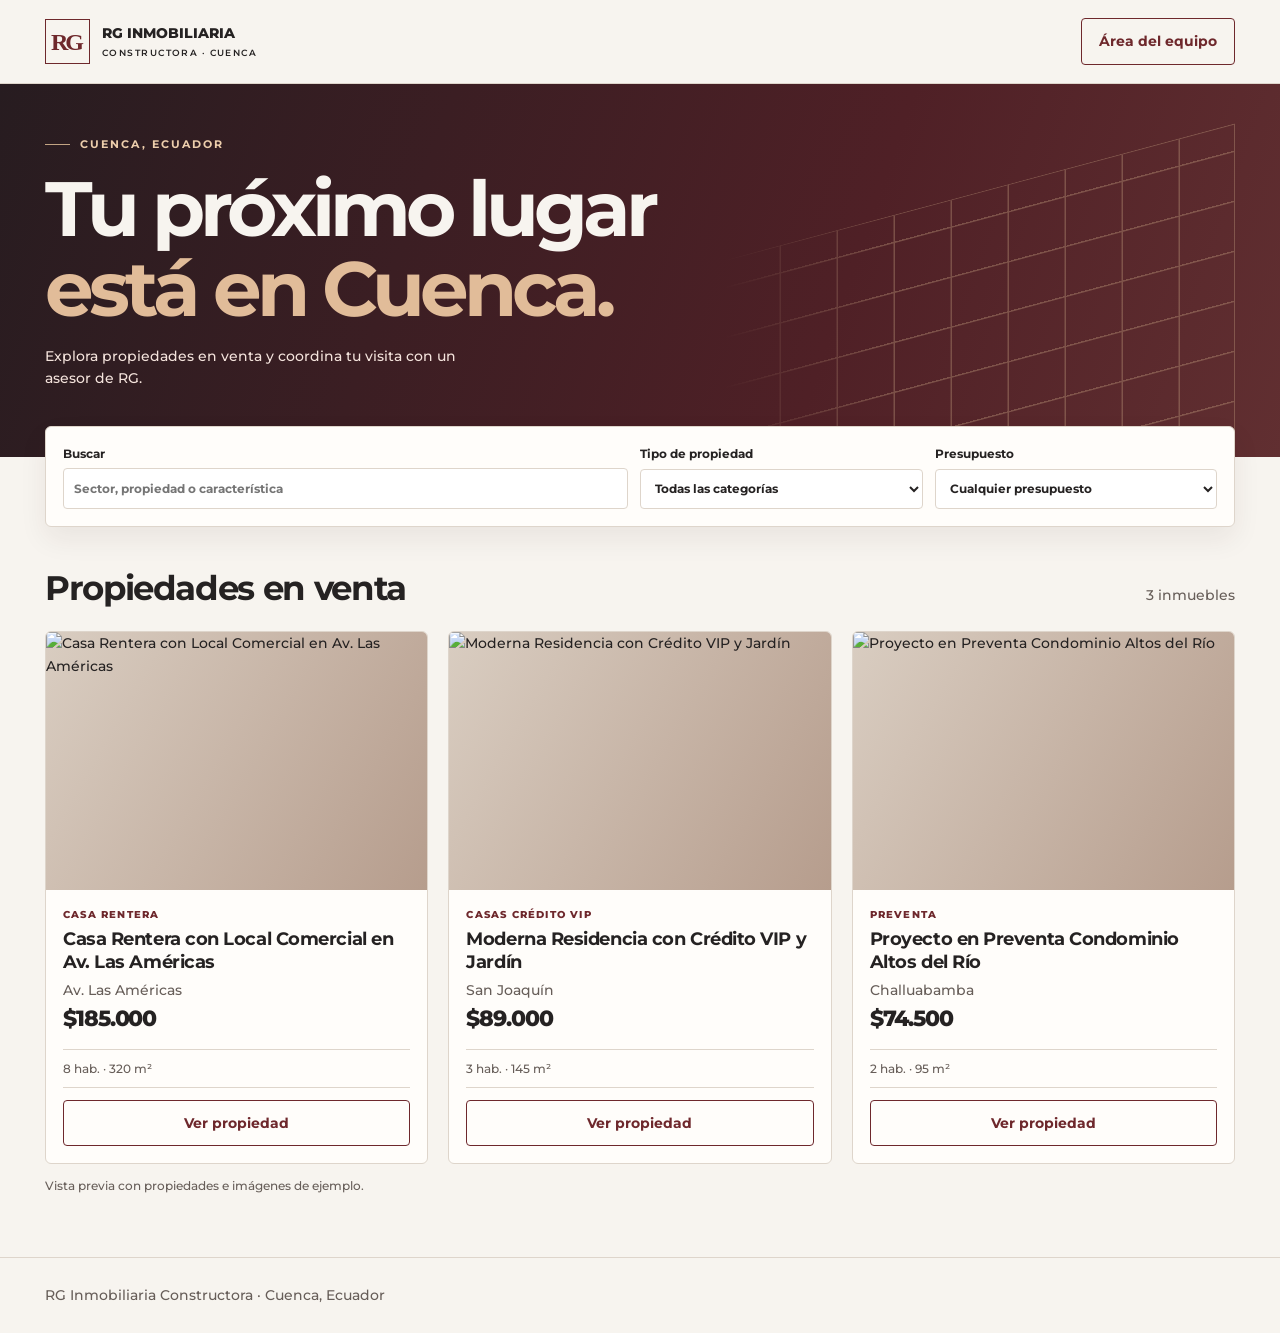
==== rg-inmobiliaria/index.html @ 68ad6501 "Publicar catálogo de RG Inmobiliaria" ====
<!doctype html>
<html lang="es">
<head>
<meta charset="utf-8">
<meta name="viewport" content="width=device-width, initial-scale=1">
<base target="_top">
<title>RG Inmobiliaria | Cuenca</title>
<link rel="preconnect" href="https://fonts.googleapis.com">
<link rel="preconnect" href="https://fonts.gstatic.com" crossorigin>
<link href="https://fonts.googleapis.com/css2?family=Montserrat:wght@400;500;600;700;800&display=swap" rel="stylesheet">
<style>
:root{--ink:#252222;--wine:#6e282c;--paper:#f7f4ef;--line:#ded5cb;--muted:#675e59;--gold:#c2a483}
*{box-sizing:border-box}body{margin:0;background:var(--paper);color:var(--ink);font:500 14px/1.6 Montserrat,Arial,sans-serif}button,input,select,textarea{font:inherit}button,a,input,select,textarea{touch-action:manipulation}a{color:var(--wine)}button{cursor:pointer}button:disabled{opacity:.5;cursor:wait}button:focus-visible,a:focus-visible,input:focus-visible,select:focus-visible,textarea:focus-visible{outline:3px solid #b47749;outline-offset:3px}.wrap{width:min(1190px,calc(100% - 48px));margin:auto}
header{background:var(--paper);border-bottom:1px solid var(--line)}nav{height:83px;display:flex;align-items:center;justify-content:space-between;gap:14px}.brand{display:flex;align-items:center;gap:12px;text-decoration:none;color:var(--ink);font-weight:800;line-height:1.25}.monogram{display:grid;place-items:center;border:1px solid currentColor;width:45px;height:45px;font-family:Georgia,serif;font-size:24px;letter-spacing:-3px;padding-right:3px;color:var(--wine)}.brand small{display:block;font-size:9px;letter-spacing:.16em;font-weight:600;margin-top:4px}.btn{display:inline-flex;justify-content:center;align-items:center;gap:8px;border:1px solid var(--wine);border-radius:4px;background:var(--wine);color:white;padding:11px 17px;font-weight:700;text-decoration:none}.outline{background:transparent;color:var(--wine)}.quiet{background:transparent;color:var(--ink);border:1px solid var(--line)}.hero{background:linear-gradient(109deg,#271c20,#4f2026 65%,#612f31);color:var(--paper);overflow:hidden}.hero .wrap{position:relative;min-height:370px;display:flex;align-items:center;padding:52px 0 67px}.hero-text{z-index:1;max-width:710px}.location{display:flex;align-items:center;gap:10px;color:#edceac;letter-spacing:.19em;text-transform:uppercase;font-size:11px;font-weight:700}.location:before{content:'';width:25px;height:1px;background:var(--gold)}h1{font-size:clamp(36px,6.1vw,77px);line-height:1.04;letter-spacing:-.065em;margin:14px 0 17px;font-weight:700}h1 em{color:#e1bc99;font-style:normal}.hero p{margin:0;max-width:460px;color:#f4e3dc}.facade{position:absolute;width:43%;height:88%;right:0;bottom:-17%;transform:skewY(-15deg);opacity:.33;background:repeating-linear-gradient(90deg,transparent 0 55px,#cfad89 56px 57px),repeating-linear-gradient(0deg,transparent 0 48px,#cfad89 49px 50px);border:1px solid #cfad89;mask-image:linear-gradient(90deg,transparent,#000 33%)}
.filters{position:relative;background:#fffdfa;border:1px solid var(--line);margin-top:-31px;display:grid;grid-template-columns:2fr 1fr 1fr;box-shadow:0 12px 28px #32232212;padding:17px;gap:12px;border-radius:6px}.filters label,.form label{display:grid;gap:5px;font-size:12px;font-weight:700}input,select,textarea{width:100%;min-width:0;border:1px solid var(--line);border-radius:4px;padding:10px;background:white;color:var(--ink)}textarea{min-height:86px;resize:vertical}.section-title{display:flex;justify-content:space-between;align-items:baseline;gap:12px;margin:34px 0 16px}.section-title h2{margin:0;font-size:clamp(23px,4vw,34px);letter-spacing:-.04em}.muted{color:var(--muted)}.grid{display:grid;grid-template-columns:repeat(3,minmax(0,1fr));gap:20px;min-height:180px}.card{background:#fffdfa;border:1px solid var(--line);border-radius:6px;overflow:hidden;display:flex;flex-direction:column}.photo{aspect-ratio:1.48;background:linear-gradient(120deg,#d9cdc1,#b69d8d);width:100%;object-fit:cover;display:block}.card-body{padding:17px;display:flex;flex-direction:column;flex:1}.card h3{margin:5px 0;font-size:18px;line-height:1.28;letter-spacing:-.025em}.tag{font-size:10px;font-weight:800;letter-spacing:.12em;text-transform:uppercase;color:var(--wine)}.price{font-size:22px;font-weight:800;letter-spacing:-.05em}.facts{margin:12px 0;padding:9px 0;border-block:1px solid var(--line);color:var(--muted);font-size:12px}.card .btn{margin-top:auto}.empty{grid-column:1/-1;padding:24px;border:1px dashed var(--line);align-self:start}.demo{font-size:12px;color:var(--muted);margin:12px 0 0}footer{margin-top:62px;border-top:1px solid var(--line);padding:26px 0;color:var(--muted)}
dialog{width:min(820px,calc(100% - 30px));max-height:90vh;border:1px solid var(--line);border-radius:8px;padding:0;background:var(--paper);color:var(--ink)}dialog::backdrop{background:#21171ad0}dialog header{position:sticky;top:0;z-index:2;padding:12px 20px;display:flex;justify-content:space-between;align-items:center;gap:12px}dialog h2{margin:0}dialog .body{padding:20px}.form{display:grid;gap:11px}.fields{display:grid;grid-template-columns:repeat(2,minmax(0,1fr));gap:10px}.tabs{display:flex;flex-wrap:wrap;gap:7px;margin:16px 0}.row{display:flex;align-items:center;flex-wrap:wrap;gap:10px;border-bottom:1px solid var(--line);padding:12px 0}.row > div:first-child{flex:1;min-width:145px}.checks{display:flex;gap:10px;flex-wrap:wrap}.checks label{display:flex;align-items:center;gap:4px}.checks input{width:auto}.error{color:#922331;font-weight:700}.success{color:#355a42;font-weight:700}.detail-image{max-height:440px;object-fit:contain}.status{min-height:21px}.intro{position:fixed;inset:0;z-index:10;background:#311e24;color:#e9c7a7;display:grid;place-content:center;text-align:center;pointer-events:none;animation:leave 1.05s .45s both}.intro .monogram{color:inherit;width:96px;height:96px;font-size:51px;margin:auto;animation:reveal .65s both}.intro span{letter-spacing:.24em;font-size:10px;margin-top:14px}@keyframes reveal{from{opacity:0;transform:translateY(14px) scale(.87)}to{opacity:1;transform:none}}@keyframes leave{0%,55%{opacity:1}100%{opacity:0;visibility:hidden}}
@media(max-width:870px){.grid{grid-template-columns:repeat(2,minmax(0,1fr))}}@media(max-width:565px){.wrap{width:calc(100% - 28px)}nav{height:68px}.hero .wrap{min-height:320px}.filters{grid-template-columns:1fr 1fr}.filters label:first-child{grid-column:1/-1}.grid{grid-template-columns:1fr}.fields{grid-template-columns:1fr}.facade{width:70%;opacity:.16}.btn{padding:8px 11px}}
@media(prefers-reduced-motion:reduce){.intro{display:none}}
</style>
</head>
<body>
<div class="intro" aria-hidden="true"><div class="monogram">RG</div><span>INMOBILIARIA</span></div>
<header><nav class="wrap"><a class="brand" href="#inicio" target="_self"><span class="monogram" aria-hidden="true">RG</span><span>RG INMOBILIARIA<small>CONSTRUCTORA · CUENCA</small></span></a><button class="btn outline" id="team">Área del equipo</button></nav></header>
<main id="inicio">
<section class="hero"><div class="wrap"><div class="hero-text"><div class="location">Cuenca, Ecuador</div><h1>Tu próximo lugar<br><em>está en Cuenca.</em></h1><p>Explora propiedades en venta y coordina tu visita con un asesor de RG.</p></div><div class="facade" aria-hidden="true"></div></div></section>
<div class="wrap">
<section class="filters" aria-label="Filtros de propiedades">
<label>Buscar<input id="search" type="search" placeholder="Sector, propiedad o característica"></label>
<label>Tipo de propiedad<select id="category"><option value="">Todas las categorías</option></select></label>
<label>Presupuesto<select id="budget"><option value="">Cualquier presupuesto</option><option value="60000">Hasta $60.000</option><option value="110000">Hasta $110.000</option><option value="200000">Hasta $200.000</option><option value="plus">Más de $200.000</option></select></label>
</section>
<section aria-labelledby="heading"><div class="section-title"><h2 id="heading">Propiedades en venta</h2><span id="count" class="muted" aria-live="polite"></span></div><div id="cards" class="grid"></div><p id="demo" class="demo" hidden>Vista previa con propiedades e imágenes de ejemplo.</p></section>
</div></main>
<footer><div class="wrap">RG Inmobiliaria Constructora · Cuenca, Ecuador</div></footer>
<dialog id="detail" aria-labelledby="detailTitle"><header><h2 id="detailTitle">Propiedad</h2><button class="btn quiet close" aria-label="Cerrar ficha">✕</button></header><div class="body"></div></dialog>
<dialog id="office" aria-labelledby="officeTitle"><header><h2 id="officeTitle">Área del equipo</h2><button class="btn quiet close" aria-label="Cerrar área del equipo">✕</button></header><div class="body" id="officeBody"></div></dialog>
<script>
const $ = id => document.getElementById(id);
const types = ['Casas Crédito VIP','Crédito Miti Miti','Casa Rentera','Preventa','Departamentos','Casas','Terrenos'];
const labels = {publicar:'Publicaciones',agenda:'Agenda',limpieza:'Limpieza',cumpleanos:'Cumpleaños'};
const demo = !window.google?.script?.run;
const sample = [{"id": "RG-1", "titulo": "Casa Rentera con Local Comercial en Av. Las Américas", "categoria": "Casa Rentera", "ubicacion": "Av. Las Américas", "precio": 185000, "area": 320, "habitaciones": 8, "imagen": "https://images.unsplash.com/photo-1512917774080-9991f1c4c750?auto=format&fit=crop&w=1200&q=90", "fotos": 1, "descripcion": "Ficha de ejemplo para visualizar el catálogo."}, {"id": "RG-2", "titulo": "Moderna Residencia con Crédito VIP y Jardín", "categoria": "Casas Crédito VIP", "ubicacion": "San Joaquín", "precio": 89000, "area": 145, "habitaciones": 3, "imagen": "https://images.unsplash.com/photo-1600585154340-be6161a56a0c?auto=format&fit=crop&w=1200&q=90", "fotos": 1, "descripcion": "Ficha de ejemplo para visualizar el catálogo."}, {"id": "RG-3", "titulo": "Proyecto en Preventa Condominio Altos del Río", "categoria": "Preventa", "ubicacion": "Challuabamba", "precio": 74500, "area": 95, "habitaciones": 2, "imagen": "https://images.unsplash.com/photo-1600596542815-ffad4c1539a9?auto=format&fit=crop&w=1200&q=90", "fotos": 1, "descripcion": "Ficha de ejemplo para visualizar el catálogo."}];
let catalog = [], access = '', team, requestId;
const photos = new Map();
const esc = v => String(v ?? '').replace(/[&<>"']/g, c => ({'&':'&amp;','<':'&lt;','>':'&gt;','"':'&quot;',"'":'&#39;'}[c]));
const currency = n => '$' + new Intl.NumberFormat('es-EC',{maximumFractionDigits:2}).format(n);
const normalize = s => s.toLowerCase().normalize('NFD').replace(/[\u0300-\u036f]/g,'');
const options = values => values.map(v => '<option>' + esc(v) + '</option>').join('');
const call = (action, data = {}) => new Promise((resolve,reject) => {
  if (demo) {
    if (action === 'catalogo') return resolve(sample);
    return reject(new Error('Conecta el proyecto a Apps Script para utilizar el área del equipo.'));
  }
  google.script.run.withSuccessHandler(resolve).withFailureHandler(reject).rpc(action,data,access);
});
const msg = (node, text, error = false) => {
  node.className = 'status ' + (error ? 'error' : 'success');
  node.textContent = text;
};
const values = form => Object.fromEntries(new FormData(form));
const facts = p => [p.habitaciones == null ? '' : p.habitaciones + ' hab.', p.area + ' m²', p.parqueadero == null ? '' : p.parqueadero ? p.parqueadero + ' parqueader' + (p.parqueadero === 1 ? 'o' : 'os') : 'Sin parqueadero'].filter(Boolean).join(' · ');

async function showPhoto(img, p, index) {
  if (p.imagen) { img.src = p.imagen; return; }
  const key = p.id + '/' + index;
  if (!photos.has(key)) photos.set(key, call('foto',{id:p.id,index}).catch(error => {photos.delete(key); throw error;}));
  try { img.src = await photos.get(key); }
  catch { img.alt = 'Foto temporalmente no disponible'; }
}

const observer = 'IntersectionObserver' in window ? new IntersectionObserver(entries => {
  entries.filter(e => e.isIntersecting).forEach(({target}) => {
    observer.unobserve(target);
    const p = catalog.find(item => item.id === target.dataset.photo);
    if (p) showPhoto(target,p,0);
  });
},{rootMargin:'180px'}) : null;

function render() {
  const query = normalize($('search').value.trim());
  const category = $('category').value;
  const budget = $('budget').value;
  const filtered = catalog.filter(p => (!category || p.categoria === category) &&
    (!budget || (budget === 'plus' ? p.precio > 200000 : p.precio <= Number(budget))) &&
    normalize([p.titulo,p.ubicacion,p.categoria,p.descripcion,p.agente].join(' ')).includes(query));
  $('count').textContent = filtered.length + (filtered.length === 1 ? ' inmueble' : ' inmuebles');
  observer?.disconnect();
  $('cards').innerHTML = filtered.map(p => `
  <article class="card"><img class="photo" alt="${esc(p.titulo)}" data-photo="${esc(p.id)}" decoding="async"><div class="card-body">
    <span class="tag">${esc(p.categoria)}</span><h3>${esc(p.titulo)}</h3><span class="muted">${esc(p.ubicacion)}</span>
    <div class="price">${currency(p.precio)}</div><p class="facts">${esc(facts(p))}</p><button class="btn outline" data-listing="${esc(p.id)}">Ver propiedad</button>
  </div></article>`).join('') || '<p class="empty">Por ahora no hay propiedades que coincidan con tu búsqueda.</p>';
  $('cards').querySelectorAll('[data-photo]').forEach(img => observer ? observer.observe(img) : showPhoto(img,catalog.find(p => p.id === img.dataset.photo),0));
}

async function refresh() {
  catalog = await call('catalogo');
  render();
}

function detail(p) {
  const dialog = $('detail');
  const body = dialog.querySelector('.body');
  $('detailTitle').textContent = p.titulo;
  const href = p.telefono && 'https://wa.me/' + p.telefono + '?text=' + encodeURIComponent('Hola, quisiera agendar una visita para ' + p.titulo + '.');
  body.innerHTML = `<div id="gallery"></div><div class="tabs" aria-label="Galería">
  ${Array.from({length:p.fotos},(_,i) => `<button class="btn quiet" data-index="${i}" aria-label="Foto ${i+1}">${i+1}</button>`).join('')}</div>
  <div class="tag">${esc(p.ubicacion)}</div><div class="price">${currency(p.precio)}</div><p class="facts">${esc(facts(p))}</p>
  <p style="white-space:pre-wrap">${esc(p.descripcion)}</p>${href ? `<a class="btn" href="${esc(href)}" target="_blank" rel="noopener">Agendar visita por WhatsApp</a>` : ''}`;
  function select(i) {
    body.querySelectorAll('[data-index]').forEach(btn => btn.setAttribute('aria-pressed', String(Number(btn.dataset.index) === i)));
    const img = document.createElement('img');
    img.className = 'photo detail-image';
    img.alt = p.titulo + ' · Foto ' + (i+1);
    $('gallery').replaceChildren(img);
    showPhoto(img,p,i);
  }
  body.querySelectorAll('[data-index]').forEach(btn => btn.onclick = () => select(Number(btn.dataset.index)));
  dialog.showModal();
  select(0);
}

function permissions(selected = []) {
  return '<div class="checks">' + Object.entries(labels).map(([key,label]) =>
    `<label><input type="checkbox" name="permisos" value="${key}" ${selected.includes(key) ? 'checked' : ''}>${label}</label>`).join('') + '</div>';
}
function bindForm(form, callback, status) {
  form.onsubmit = async e => {
    e.preventDefault();
    const button = e.submitter || form.querySelector('button[type=submit]');
    if (button) button.disabled = true;
    msg(status,'Procesando…');
    try { await callback(form); }
    catch (error) { msg(status,error.message || 'No se pudo completar la operación.',true); }
    finally { if (button) button.disabled = false; }
  };
}
function login() {
  $('officeBody').innerHTML = demo
    ? '<p>Vista previa del catálogo. El acceso de Christian y los permisos del equipo se activan al desplegar el proyecto con Apps Script.</p>'
    : '<form id="login" class="form"><label>Clave personal<input name="key" type="password" maxlength="64" required autocomplete="current-password"></label><button class="btn" type="submit">Ingresar</button><div id="loginStatus" class="status" role="status"></div></form>';
  if (demo) return;
  bindForm($('login'),async form => {
    access = values(form).key.trim();
    try { await openTeam(); } catch (error) { access = ''; throw error; }
  },$('loginStatus'));
}
async function openTeam(tab) {
  team = await call('equipo');
  const tabs = Object.keys(labels);
  if (team.user.admin) tabs.push('personas');
  const selected = tabs.includes(tab) ? tab : tabs[0];
  $('officeBody').innerHTML = `<div class="row"><div><strong>${esc(team.user.nombre)}</strong> · ${team.user.admin ? 'Administrador' : 'Equipo'}</div><button id="logout" class="btn quiet">Salir</button></div>
    <nav class="tabs" style="height:auto" aria-label="Herramientas del equipo">${tabs.map(t => `<button class="btn ${t === selected ? '' : 'outline'}" aria-pressed="${t === selected}" data-tab="${t}">${labels[t] || 'Personas y permisos'}</button>`).join('')}</nav>
    <div id="pane"></div><div id="teamStatus" class="status" role="status"></div>`;
  $('logout').onclick = () => { access = ''; team = null; requestId = null; login(); };
  $('officeBody').querySelectorAll('[data-tab]').forEach(btn => btn.onclick = () => {
    openTeam(btn.dataset.tab).catch(error => msg($('teamStatus'),error.message,true));
  });
  if (selected === 'personas') renderMembers();
  else if (selected === 'publicar') renderPublish();
  else renderTasks(selected);
}

function renderMembers() {
  $('pane').innerHTML = `<form id="invite" class="form"><label>Nombre de la persona<input name="nombre" maxlength="80" required></label>${permissions()}<button class="btn" type="submit">Crear acceso</button></form>
  <div id="invitation"></div><h3>Permisos del equipo</h3>
  ${team.members.map(m => `<form class="row member" data-id="${esc(m.id)}"><div><label>Nombre<input required name="nombre" value="${esc(m.nombre)}" maxlength="80"></label></div>${permissions(m.permisos)}<button class="btn" type="submit">Guardar</button><button class="btn quiet revoke" type="button">Revocar</button></form>`).join('') || '<p class="muted">Aún no hay personas invitadas.</p>'}`;
  const status = $('teamStatus');
  bindForm($('invite'),async form => {
    const result = await call('miembro',{...values(form),permisos:new FormData(form).getAll('permisos')});
    await openTeam('personas');
    $('invitation').innerHTML = '<label>Clave personal. Compártela solo con esta persona.<input readonly></label>';
    $('invitation').querySelector('input').value = result.key;
    $('invitation').querySelector('input').select();
  },status);
  $('pane').querySelectorAll('.member').forEach(form => {
    bindForm(form,async () => {
      await call('miembro',{id:form.dataset.id,...values(form),permisos:new FormData(form).getAll('permisos')});
      msg(status,'Permisos guardados.');
    },status);
    form.querySelector('.revoke').onclick = async () => {
      if (!confirm('¿Revocar el acceso a esta persona?')) return;
      try { await call('miembro',{id:form.dataset.id,revocar:true}); await openTeam('personas'); }
      catch (error) { msg(status,error.message,true); }
    };
  });
}

function renderTasks(type) {
  const tasks = team.tasks.filter(t => t.tipo === type);
  const can = team.user.admin || team.user.permisos.includes(type);
  $('pane').innerHTML = can ? `<form class="form" id="task"><div class="fields">
  <label>${type === 'limpieza' ? 'Zona de limpieza' : type === 'cumpleanos' ? 'Nombre del cumpleañero' : 'Evento'}
  ${type === 'limpieza' ? '<select name="titulo"><option>Oficina</option><option>Baño</option></select>' : '<input name="titulo" maxlength="100" required>'}</label>
  <label>Fecha ${type === 'limpieza' ? '(martes o jueves)' : ''}<input name="fecha" type="date" required></label></div>
  <label>Responsable<select name="assigned"><option value="">${type === 'limpieza' ? 'Seleccionar responsable' : 'Yo'}</option><option value="admin">Christian Álvarez</option>
  ${team.members.map(m => `<option value="${esc(m.id)}">${esc(m.nombre)}</option>`).join('')}</select></label>
  <label>Detalle<input name="detalle" maxlength="250"></label><button class="btn" type="submit">Agregar</button></form>` : '';
  if (type === 'limpieza') $('pane').insertAdjacentHTML('beforeend',`<p><strong>Multas acumuladas: ${currency(tasks.filter(t => t.estado === 'Multa $1').length)}</strong></p>`);
  $('pane').insertAdjacentHTML('beforeend',tasks.map(t => `<div class="row"><div><strong>${esc(t.titulo)}</strong> · ${esc(t.fecha)}<br>
  <span class="muted">${esc(t.responsable)}${t.detalle ? ' · ' + esc(t.detalle) : ''}</span></div>
  ${can ? `<label>Estado <select data-task="${esc(t.id)}">${['Pendiente','Completada',...(type === 'limpieza' ? ['Multa $1'] : [])].map(s => `<option ${s === t.estado ? 'selected' : ''}>${s}</option>`).join('')}</select></label>` : esc(t.estado)}</div>`).join('') || '<p class="muted">Aún no hay actividades registradas.</p>');
  const status = $('teamStatus');
  if (can) bindForm($('task'),async form => {
    await call('actividad',{...values(form),tipo:type});
    await openTeam(type);
  },status);
  $('pane').querySelectorAll('[data-task]').forEach(select => select.onchange = async () => {
    select.disabled = true;
    try { await call('estado',{id:select.dataset.task,estado:select.value}); await openTeam(type); }
    catch (error) { select.value = team.tasks.find(t => t.id === select.dataset.task).estado; msg(status,error.message,true); }
    finally { select.disabled = false; }
  });
}
async function jpeg(file) {
  const source = URL.createObjectURL(file);
  try {
    const img = new Image();
    img.src = source;
    await img.decode();
    const canvas = document.createElement('canvas');
    const ratio = Math.min(1, 1600 / Math.max(img.width,img.height));
    canvas.width = Math.max(1,Math.round(img.width * ratio));
    canvas.height = Math.max(1,Math.round(img.height * ratio));
    const ctx = canvas.getContext('2d');
    ctx.fillStyle = '#fff';
    ctx.fillRect(0,0,canvas.width,canvas.height);
    ctx.drawImage(img,0,0,canvas.width,canvas.height);
    for (const quality of [.86,.72,.55,.38]) {
      const data = canvas.toDataURL('image/jpeg',quality).split(',')[1];
      if (data.length <= 900000) return data;
    }
    throw new Error('La foto sigue siendo demasiado pesada.');
  } finally { URL.revokeObjectURL(source); }
}
function renderPublish() {
  const can = team.user.admin || team.user.permisos.includes('publicar');
  $('pane').innerHTML = can ? `<form class="form" id="publish"><div class="fields">
  <label>Título<input name="titulo" maxlength="100" required></label><label>Sector<input name="ubicacion" maxlength="100" required></label>
  <label>Categoría<select name="categoria">${options(types)}</select></label><label>Precio en USD<input name="precio" type="number" min="1" step=".01" required></label>
  <label>Área en m²<input name="area" type="number" min="1" step=".01" required></label><label>Habitaciones<input name="habitaciones" type="number" min="0" required></label>
  <label>Parqueaderos<input name="parqueadero" type="number" min="0" required></label><label>WhatsApp con código de país<input name="telefono" type="tel" placeholder="+593…" maxlength="16" required></label>
  </div><label>Distribución y características<textarea name="descripcion" maxlength="1200" required></textarea></label>
  <label>Fotos (1 a 8, la primera será la portada)<input id="files" type="file" accept="image/*" multiple required></label>
  ${team.conectado ? '' : '<p class="error">Falta configurar la carpeta base de Google Drive.</p>'}
  <button class="btn" type="submit" ${team.conectado ? '' : 'disabled'}>Subir a Drive y publicar</button></form>` : '<p>Solicita el permiso de publicación al administrador.</p>';
  $('pane').insertAdjacentHTML('beforeend',`<h3>Publicaciones activas</h3>${team.listings.map(p => `<div class="row"><div>${esc(p.titulo)}</div>
  <a href="${esc(p.drive)}" target="_blank" rel="noopener">Abrir carpeta</a>${can ? `<button class="btn quiet" data-archive="${esc(p.id)}">Archivar</button>` : ''}</div>`).join('') || '<p class="muted">Aún no hay publicaciones.</p>'}`);
  const status = $('teamStatus');
  if (can && team.conectado) {
    $('publish').oninput = () => { requestId = null; };
    bindForm($('publish'),async form => {
      const files = Array.from($('files').files);
      if (!files.length || files.length > 8) throw new Error('Selecciona de 1 a 8 fotos.');
      const photos = [];
      for (const file of files) photos.push(await jpeg(file));
      requestId ||= crypto.randomUUID();
      await call('publicar',{...values(form),id:requestId,photos});
      requestId = null;
      form.reset();
      const results = await Promise.allSettled([refresh(),openTeam('publicar')]);
      msg($('teamStatus'),results.some(result => result.status === 'rejected')
        ? 'La publicación se guardó. Recarga para actualizar la vista.' : 'Publicación creada y fotos guardadas en Drive.');
    },status);
  }
  $('pane').querySelectorAll('[data-archive]').forEach(btn => btn.onclick = async () => {
    if (!confirm('¿Ocultar este inmueble del catálogo? Su carpeta seguirá disponible en Drive.')) return;
    btn.disabled = true;
    try { await call('archivar',{id:btn.dataset.archive}); await Promise.all([refresh(),openTeam('publicar')]); }
    catch (error) { msg(status,error.message,true); }
    finally { btn.disabled = false; }
  });
}

$('category').insertAdjacentHTML('beforeend',options(types));
$('demo').hidden = !demo;
for (const id of ['search','category','budget']) $(id).addEventListener('input',render);
$('cards').onclick = e => {
  const id = e.target.closest('[data-listing]')?.dataset.listing;
  if (id) detail(catalog.find(p => p.id === id));
};
$('team').onclick = () => {
  $('office').showModal();
  login();
  if (access) openTeam().catch(() => { access = ''; login(); });
};
document.querySelectorAll('.close').forEach(btn => btn.onclick = () => btn.closest('dialog').close());
refresh().catch(() => { $('cards').innerHTML = '<p class="empty">El catálogo no está disponible en este momento. Vuelve a cargar la página.</p>'; });
</script>
</body>
</html>
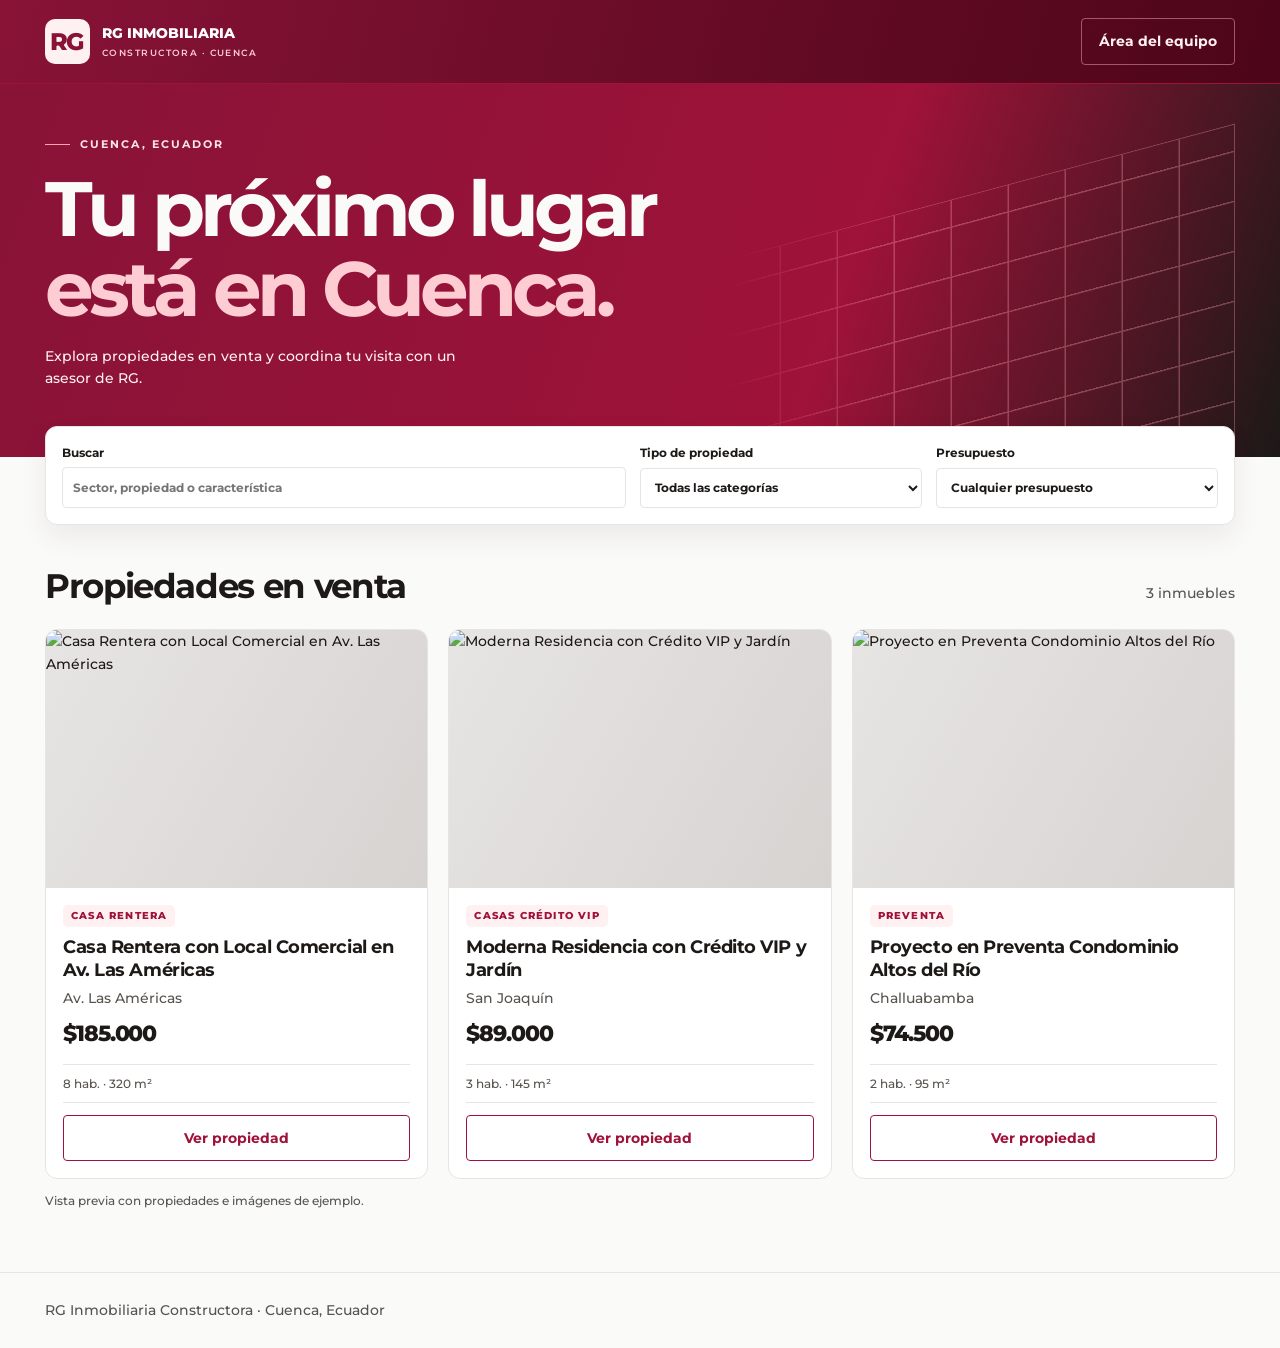
==== commit f651610b: "Recuperar la identidad visual original de RG" ====
--- a/rg-inmobiliaria/index.html
+++ b/rg-inmobiliaria/index.html
@@ -9,13 +9,30 @@
 <link rel="preconnect" href="https://fonts.gstatic.com" crossorigin>
 <link href="https://fonts.googleapis.com/css2?family=Montserrat:wght@400;500;600;700;800&display=swap" rel="stylesheet">
 <style>
-:root{--ink:#252222;--wine:#6e282c;--paper:#f7f4ef;--line:#ded5cb;--muted:#675e59;--gold:#c2a483}
-*{box-sizing:border-box}body{margin:0;background:var(--paper);color:var(--ink);font:500 14px/1.6 Montserrat,Arial,sans-serif}button,input,select,textarea{font:inherit}button,a,input,select,textarea{touch-action:manipulation}a{color:var(--wine)}button{cursor:pointer}button:disabled{opacity:.5;cursor:wait}button:focus-visible,a:focus-visible,input:focus-visible,select:focus-visible,textarea:focus-visible{outline:3px solid #b47749;outline-offset:3px}.wrap{width:min(1190px,calc(100% - 48px));margin:auto}
-header{background:var(--paper);border-bottom:1px solid var(--line)}nav{height:83px;display:flex;align-items:center;justify-content:space-between;gap:14px}.brand{display:flex;align-items:center;gap:12px;text-decoration:none;color:var(--ink);font-weight:800;line-height:1.25}.monogram{display:grid;place-items:center;border:1px solid currentColor;width:45px;height:45px;font-family:Georgia,serif;font-size:24px;letter-spacing:-3px;padding-right:3px;color:var(--wine)}.brand small{display:block;font-size:9px;letter-spacing:.16em;font-weight:600;margin-top:4px}.btn{display:inline-flex;justify-content:center;align-items:center;gap:8px;border:1px solid var(--wine);border-radius:4px;background:var(--wine);color:white;padding:11px 17px;font-weight:700;text-decoration:none}.outline{background:transparent;color:var(--wine)}.quiet{background:transparent;color:var(--ink);border:1px solid var(--line)}.hero{background:linear-gradient(109deg,#271c20,#4f2026 65%,#612f31);color:var(--paper);overflow:hidden}.hero .wrap{position:relative;min-height:370px;display:flex;align-items:center;padding:52px 0 67px}.hero-text{z-index:1;max-width:710px}.location{display:flex;align-items:center;gap:10px;color:#edceac;letter-spacing:.19em;text-transform:uppercase;font-size:11px;font-weight:700}.location:before{content:'';width:25px;height:1px;background:var(--gold)}h1{font-size:clamp(36px,6.1vw,77px);line-height:1.04;letter-spacing:-.065em;margin:14px 0 17px;font-weight:700}h1 em{color:#e1bc99;font-style:normal}.hero p{margin:0;max-width:460px;color:#f4e3dc}.facade{position:absolute;width:43%;height:88%;right:0;bottom:-17%;transform:skewY(-15deg);opacity:.33;background:repeating-linear-gradient(90deg,transparent 0 55px,#cfad89 56px 57px),repeating-linear-gradient(0deg,transparent 0 48px,#cfad89 49px 50px);border:1px solid #cfad89;mask-image:linear-gradient(90deg,transparent,#000 33%)}
-.filters{position:relative;background:#fffdfa;border:1px solid var(--line);margin-top:-31px;display:grid;grid-template-columns:2fr 1fr 1fr;box-shadow:0 12px 28px #32232212;padding:17px;gap:12px;border-radius:6px}.filters label,.form label{display:grid;gap:5px;font-size:12px;font-weight:700}input,select,textarea{width:100%;min-width:0;border:1px solid var(--line);border-radius:4px;padding:10px;background:white;color:var(--ink)}textarea{min-height:86px;resize:vertical}.section-title{display:flex;justify-content:space-between;align-items:baseline;gap:12px;margin:34px 0 16px}.section-title h2{margin:0;font-size:clamp(23px,4vw,34px);letter-spacing:-.04em}.muted{color:var(--muted)}.grid{display:grid;grid-template-columns:repeat(3,minmax(0,1fr));gap:20px;min-height:180px}.card{background:#fffdfa;border:1px solid var(--line);border-radius:6px;overflow:hidden;display:flex;flex-direction:column}.photo{aspect-ratio:1.48;background:linear-gradient(120deg,#d9cdc1,#b69d8d);width:100%;object-fit:cover;display:block}.card-body{padding:17px;display:flex;flex-direction:column;flex:1}.card h3{margin:5px 0;font-size:18px;line-height:1.28;letter-spacing:-.025em}.tag{font-size:10px;font-weight:800;letter-spacing:.12em;text-transform:uppercase;color:var(--wine)}.price{font-size:22px;font-weight:800;letter-spacing:-.05em}.facts{margin:12px 0;padding:9px 0;border-block:1px solid var(--line);color:var(--muted);font-size:12px}.card .btn{margin-top:auto}.empty{grid-column:1/-1;padding:24px;border:1px dashed var(--line);align-self:start}.demo{font-size:12px;color:var(--muted);margin:12px 0 0}footer{margin-top:62px;border-top:1px solid var(--line);padding:26px 0;color:var(--muted)}
-dialog{width:min(820px,calc(100% - 30px));max-height:90vh;border:1px solid var(--line);border-radius:8px;padding:0;background:var(--paper);color:var(--ink)}dialog::backdrop{background:#21171ad0}dialog header{position:sticky;top:0;z-index:2;padding:12px 20px;display:flex;justify-content:space-between;align-items:center;gap:12px}dialog h2{margin:0}dialog .body{padding:20px}.form{display:grid;gap:11px}.fields{display:grid;grid-template-columns:repeat(2,minmax(0,1fr));gap:10px}.tabs{display:flex;flex-wrap:wrap;gap:7px;margin:16px 0}.row{display:flex;align-items:center;flex-wrap:wrap;gap:10px;border-bottom:1px solid var(--line);padding:12px 0}.row > div:first-child{flex:1;min-width:145px}.checks{display:flex;gap:10px;flex-wrap:wrap}.checks label{display:flex;align-items:center;gap:4px}.checks input{width:auto}.error{color:#922331;font-weight:700}.success{color:#355a42;font-weight:700}.detail-image{max-height:440px;object-fit:contain}.status{min-height:21px}.intro{position:fixed;inset:0;z-index:10;background:#311e24;color:#e9c7a7;display:grid;place-content:center;text-align:center;pointer-events:none;animation:leave 1.05s .45s both}.intro .monogram{color:inherit;width:96px;height:96px;font-size:51px;margin:auto;animation:reveal .65s both}.intro span{letter-spacing:.24em;font-size:10px;margin-top:14px}@keyframes reveal{from{opacity:0;transform:translateY(14px) scale(.87)}to{opacity:1;transform:none}}@keyframes leave{0%,55%{opacity:1}100%{opacity:0;visibility:hidden}}
+:root{--ink:#1c1917;--wine:#9f1239;--paper:#fafaf9;--line:#e7e5e4;--muted:#57534e;--gold:#fda4af}
+*{box-sizing:border-box}body{margin:0;background:var(--paper);color:var(--ink);font:500 14px/1.6 Montserrat,Arial,sans-serif}button,input,select,textarea{font:inherit}button,a,input,select,textarea{touch-action:manipulation}a{color:var(--wine)}button{cursor:pointer}button:disabled{opacity:.5;cursor:wait}button:focus-visible,a:focus-visible,input:focus-visible,select:focus-visible,textarea:focus-visible{outline:3px solid #be123c;outline-offset:3px}.wrap{width:min(1190px,calc(100% - 48px));margin:auto}
+header{background:var(--paper);border-bottom:1px solid var(--line)}nav{height:83px;display:flex;align-items:center;justify-content:space-between;gap:14px}.brand{display:flex;align-items:center;gap:12px;text-decoration:none;color:var(--ink);font-weight:800;line-height:1.25}.monogram{display:grid;place-items:center;border:1px solid currentColor;width:45px;height:45px;font-family:Georgia,serif;font-size:24px;letter-spacing:-3px;padding-right:3px;color:var(--wine)}.brand small{display:block;font-size:9px;letter-spacing:.16em;font-weight:600;margin-top:4px}.btn{display:inline-flex;justify-content:center;align-items:center;gap:8px;border:1px solid var(--wine);border-radius:4px;background:var(--wine);color:white;padding:11px 17px;font-weight:700;text-decoration:none}.outline{background:transparent;color:var(--wine)}.quiet{background:transparent;color:var(--ink);border:1px solid var(--line)}.hero{background:linear-gradient(109deg,#881337,#9f1239 65%,#1c1917);color:var(--paper);overflow:hidden}.hero .wrap{position:relative;min-height:370px;display:flex;align-items:center;padding:52px 0 67px}.hero-text{z-index:1;max-width:710px}.location{display:flex;align-items:center;gap:10px;color:#ffe4e6;letter-spacing:.19em;text-transform:uppercase;font-size:11px;font-weight:700}.location:before{content:'';width:25px;height:1px;background:var(--gold)}h1{font-size:clamp(36px,6.1vw,77px);line-height:1.04;letter-spacing:-.065em;margin:14px 0 17px;font-weight:700}h1 em{color:#fecdd3;font-style:normal}.hero p{margin:0;max-width:460px;color:#fff1f2}.facade{position:absolute;width:43%;height:88%;right:0;bottom:-17%;transform:skewY(-15deg);opacity:.33;background:repeating-linear-gradient(90deg,transparent 0 55px,#fda4af 56px 57px),repeating-linear-gradient(0deg,transparent 0 48px,#fda4af 49px 50px);border:1px solid #fda4af;mask-image:linear-gradient(90deg,transparent,#000 33%)}
+.filters{position:relative;background:#fff;border:1px solid var(--line);margin-top:-31px;display:grid;grid-template-columns:2fr 1fr 1fr;box-shadow:0 12px 28px #32232212;padding:17px;gap:12px;border-radius:6px}.filters label,.form label{display:grid;gap:5px;font-size:12px;font-weight:700}input,select,textarea{width:100%;min-width:0;border:1px solid var(--line);border-radius:4px;padding:10px;background:white;color:var(--ink)}textarea{min-height:86px;resize:vertical}.section-title{display:flex;justify-content:space-between;align-items:baseline;gap:12px;margin:34px 0 16px}.section-title h2{margin:0;font-size:clamp(23px,4vw,34px);letter-spacing:-.04em}.muted{color:var(--muted)}.grid{display:grid;grid-template-columns:repeat(3,minmax(0,1fr));gap:20px;min-height:180px}.card{background:#fff;border:1px solid var(--line);border-radius:6px;overflow:hidden;display:flex;flex-direction:column}.photo{aspect-ratio:1.48;background:linear-gradient(120deg,#e7e5e4,#d6d3d1);width:100%;object-fit:cover;display:block}.card-body{padding:17px;display:flex;flex-direction:column;flex:1}.card h3{margin:5px 0;font-size:18px;line-height:1.28;letter-spacing:-.025em}.tag{font-size:10px;font-weight:800;letter-spacing:.12em;text-transform:uppercase;color:var(--wine)}.price{font-size:22px;font-weight:800;letter-spacing:-.05em}.facts{margin:12px 0;padding:9px 0;border-block:1px solid var(--line);color:var(--muted);font-size:12px}.card .btn{margin-top:auto}.empty{grid-column:1/-1;padding:24px;border:1px dashed var(--line);align-self:start}.demo{font-size:12px;color:var(--muted);margin:12px 0 0}footer{margin-top:62px;border-top:1px solid var(--line);padding:26px 0;color:var(--muted)}
+dialog{width:min(820px,calc(100% - 30px));max-height:90vh;border:1px solid var(--line);border-radius:8px;padding:0;background:var(--paper);color:var(--ink)}dialog::backdrop{background:#21171ad0}dialog header{position:sticky;top:0;z-index:2;padding:12px 20px;display:flex;justify-content:space-between;align-items:center;gap:12px}dialog h2{margin:0}dialog .body{padding:20px}.form{display:grid;gap:11px}.fields{display:grid;grid-template-columns:repeat(2,minmax(0,1fr));gap:10px}.tabs{display:flex;flex-wrap:wrap;gap:7px;margin:16px 0}.row{display:flex;align-items:center;flex-wrap:wrap;gap:10px;border-bottom:1px solid var(--line);padding:12px 0}.row > div:first-child{flex:1;min-width:145px}.checks{display:flex;gap:10px;flex-wrap:wrap}.checks label{display:flex;align-items:center;gap:4px}.checks input{width:auto}.error{color:#922331;font-weight:700}.success{color:#355a42;font-weight:700}.detail-image{max-height:440px;object-fit:contain}.status{min-height:21px}.intro{position:fixed;inset:0;z-index:10;background:#4c0519;color:#ffe4e6;display:grid;place-content:center;text-align:center;pointer-events:none;animation:leave 1.05s .45s both}.intro .monogram{color:inherit;width:96px;height:96px;font-size:51px;margin:auto;animation:reveal .65s both}.intro span{letter-spacing:.24em;font-size:10px;margin-top:14px}@keyframes reveal{from{opacity:0;transform:translateY(14px) scale(.87)}to{opacity:1;transform:none}}@keyframes leave{0%,55%{opacity:1}100%{opacity:0;visibility:hidden}}
 @media(max-width:870px){.grid{grid-template-columns:repeat(2,minmax(0,1fr))}}@media(max-width:565px){.wrap{width:calc(100% - 28px)}nav{height:68px}.hero .wrap{min-height:320px}.filters{grid-template-columns:1fr 1fr}.filters label:first-child{grid-column:1/-1}.grid{grid-template-columns:1fr}.fields{grid-template-columns:1fr}.facade{width:70%;opacity:.16}.btn{padding:8px 11px}}
 @media(prefers-reduced-motion:reduce){.intro{display:none}}
+
+/* Identidad visual de RG */
+body > header{background:linear-gradient(105deg,#881337,#4c0519);border-bottom-color:#9f1239}
+body > header .brand,body > header .monogram{color:#fff}
+body > header .brand small{color:#fecdd3}
+body > header .outline{color:#fff1f2;border-color:#fda4af80}
+body > header .outline:hover{background:#fff1f2;color:#881337}
+.brand .monogram,.intro .monogram{font-family:inherit;font-weight:800;letter-spacing:-.09em;border-radius:10px}
+body > header .monogram{background:#fff1f2;color:#881337;border:0}
+.hero .wrap{min-height:335px}
+.filters{border-radius:12px;padding:16px;gap:14px}
+.card{border-radius:12px}
+.card .tag{align-self:flex-start;padding:3px 8px;background:#fff1f2;border-radius:5px}
+.card .btn:hover{background:#fff1f2;border-color:#be123c}
+.card h3{margin:9px 0 5px}
+.card .price{margin-top:7px}
+@media(max-width:565px){.hero .wrap{min-height:295px}.filters{gap:9px;padding:12px}.card-body{padding:15px}}
 </style>
 </head>
 <body>
